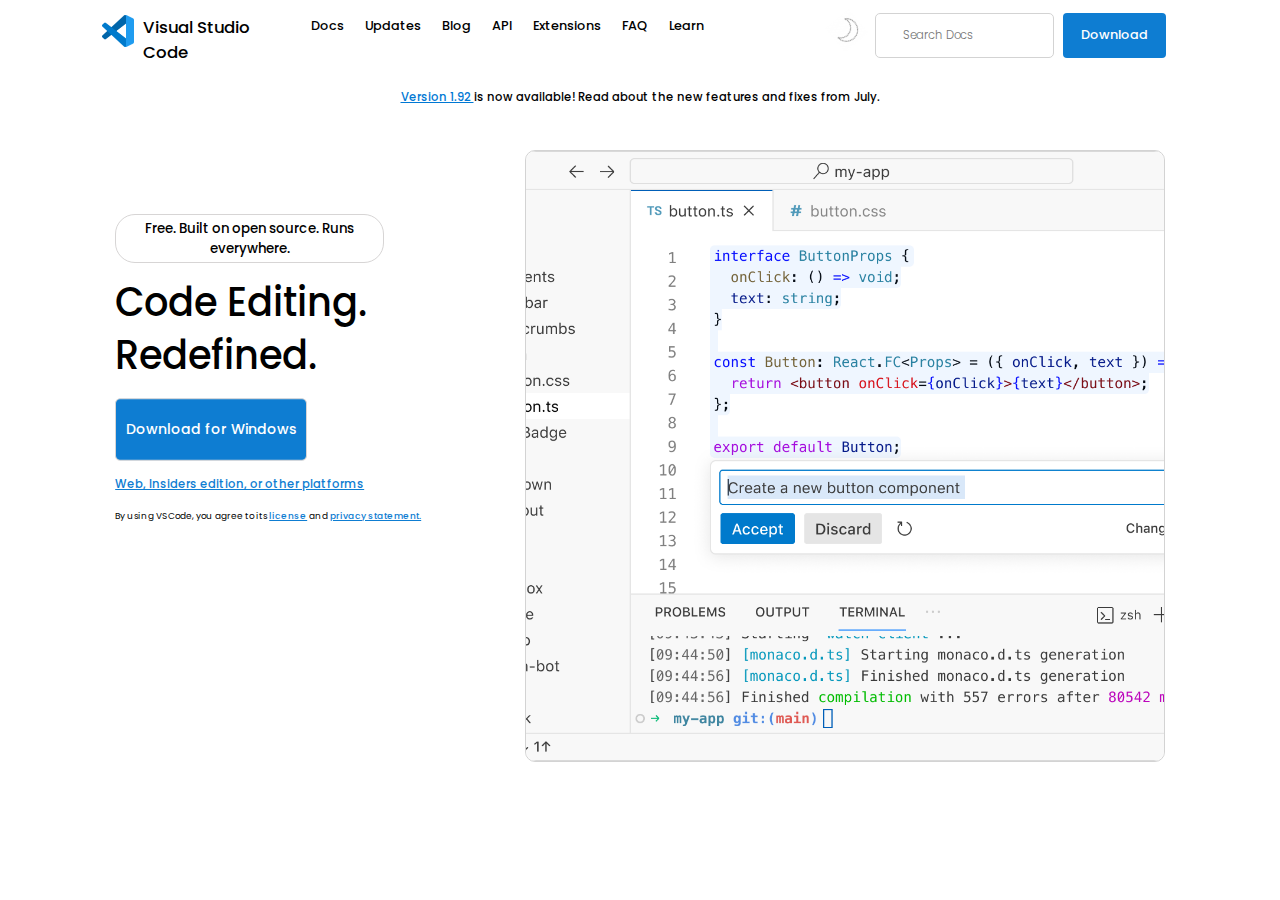
==== index.html @ 1e44b7b0 "visual studio" ====
<!DOCTYPE html>
<html lang="en">
<head>
    <meta charset="UTF-8">
    <meta name="viewport" content="width=device-width, initial-scale=1.0">
    <title>Visual Studio Clone </title>
    <link rel="preconnect" href="https://fonts.googleapis.com">
    <link rel="preconnect" href="https://fonts.gstatic.com" crossorigin>
    <link href="https://fonts.googleapis.com/css2?family=Poppins:ital,wght@0,100;0,200;0,300;0,400;0,500;0,600;0,700;0,800;0,900;1,100;1,200;1,300;1,400;1,500;1,600;1,700;1,800;1,900&family=Raleway:ital,wght@0,100..900;1,100..900&display=swap" rel="stylesheet">
    <link rel="stylesheet" href="https://cdnjs.cloudflare.com/ajax/libs/font-awesome/6.6.0/css/all.min.css" integrity="sha512-Kc323vGBEqzTmouAECnVceyQqyqdsSiqLQISBL29aUW4U/M7pSPA/gEUZQqv1cwx4OnYxTxve5UMg5GT6L4JJg==" crossorigin="anonymous" referrerpolicy="no-referrer" />
    <link rel="stylesheet" href="style.css">
</head>
<body>
    <!-- let's first create navbar of the website -->

    <nav>
        <div class="navBox1">
            <img src="/Visual Studio/assets/visual-studio-code-icon.webp" alt="">
            <p> Visual Studio Code </p>
            <a href=""> Docs </a>
            <a href=""> Updates </a>
            <a href=""> Blog </a>
            <a href=""> API </a>
            <a href=""> Extensions </a>
            <a href=""> FAQ </a>
            <a href=""> Learn </a>

        </div>

        <div class="navBox2">
            <!-- <i class="fa-regular fa-moon" style="color: #000000b5;"></i> -->
            <img src="/Visual Studio/assets/iconImage.webp" alt="">

            <div class="searchBox">
             <i class="fa-solid fa-magnifying-glass" style="color: #000000be;"></i>
             <input type="text" placeholder="Search Docs">
            </i>
            </div>

            <button>Download</button>

        </div>
    </nav>

    <!-- version line  -->
    <p id="version">
        <a href="">Version 1.92 </a> is now available! Read about the new features and fixes from July.
    </p>

    <main>
        <div class="mainBox1">
            <button> Free. Built on open source. Runs everywhere. </button>
            <h1> Code Editing. <br>
            Redefined.</h1>

            <button id = "downloadMain"> Download for Windows</button>
            <a href=""> Web, Insiders edition, or other platforms</a>
            <p> By using VS Code, you agree to its <a href="">license</a> and <a href="">privacy statement.</a></p>

        </div>

        <div class="mainBox2">
            <img src="/Visual Studio/assets/homeImage.png" alt="">

        </div>
    </main>
    
</body>
</html>
---- style.css ----
/* css boiler plate */

*{
    margin: 0;
    padding: 0;
    box-sizing: border-box;
}

html, body{
    height: 100%;
    width: 100%;
}

nav{
    height: 7vh;
    width: 100%;
    display: flex;
    /* border-bottom: 1px solid black; */
}

.navBox1{
    height: 100%;
    width: 55%;
    padding: 1.2% 0 0 8%;
    display: flex;
    font-family: 'Poppins';
    /* background-color: blanchedalmond; */
}

.navBox1 img{
    height: 3.5vh;
}

.navBox1 p{
    font-size: 1.3vw;
    margin-left: 1.5%;
    font-weight: 500;

}

.navBox1 a{
    font-size: 1vw;
    margin-left: 3.5%;
    text-decoration: none;
    padding-top: 0.3%;
    font-weight: 500;
    color: black;
}

.navBox2{
    height: 100%;
    width: 45%;
    display: flex;
    /* background-color: bisque; */
    padding: 1% 0 0 10%;
    
}

.navBox2 img{
    height: 3.3vh;
    rotate: 230deg;
    margin-top: 0.8%;
}

.navBox2 i{
    rotate: 198deg;
    font-size: 1.2vw;
    padding-top: 2%
}

.searchBox{
    height: 90%;
    width: 40%;
    margin-left: 3%;
    display: flex;
    /* background-color: orchid; */
    position: relative;
    border-radius: 5px;
    margin-top: 0;
}

.searchBox i{
    rotate: 90deg;
    position: absolute;
    top: 19%;
    font-size: 1vw;
    left: 6%;
}

.searchBox input{
    height: 100%;
    width: 100%;
    padding: 0 0 0 15%;
    font-size: 0.9vw;
    border: 0.1px solid lightgray;
    font-family: 'Poppins';
    font-weight: 300;
    border-radius: 5px;
    color: rgba(0, 0, 0, 0.847);
}


.navBox2 button{
    height: 90%;
    border: none;
    width: 8vw;
    color: white;
    margin-left: 2%;
    font-size: 1vw;
    font-weight: 500;
    background-color: rgb(14, 125, 210);
    font-family: 'Poppins';
    border-radius: 4px;
}

.navBox2 button:hover{
    background-color: rgb(4, 116, 201);
}



/* version para */
#version{
    font-family: 'Poppins';
    text-align: center;
    margin-top: 2%;
    font-weight: 500;
    font-size: 0.9vw;
}

#version a{
    color:  rgb(0,120,212);
}


/* homepage main part */
main{
    height: 80vh;
    width: 100%;
    display: flex;
    margin-top: 2.5%;
    /* background-color: lightblue; */
}

.mainBox1{
    height: 100%;
    width: 35%;
    /* background-color: rgb(26, 139, 66); */
    padding: 6% 0 0 9%;
}

.mainBox1  button{
    height: 5.4vh;
    font-family: 'Poppins';
    font-weight: 440;
    width: 21vw;
    border-radius: 20px;
    background-color: rgba(255, 255, 255, 0.961);
    border: 0.1px solid rgb(215, 213, 213);
}



.mainBox1 h1{
    font-family: 'Poppins';
    font-weight: 500;
    line-height: 3.8vw;
    margin-top: 5%;
    font-size: 3vw;
    transform: scaleY(1.08);

}

.mainBox1 #downloadMain{
    background-color: rgb(14, 125, 210);
    color: white;
    font-family: 'Poppins';
    font-size: 1.1vw;
    height: 6.6vh;
    width: 15vw;
    border-radius: 5px;
    margin-top: 7%;
    transform: scaleY(1.06);


}

.mainBox1 #downloadMain:hover{
    background-color: rgb(2, 104, 182);
}

.mainBox1 a{
    display: inline-block;
    margin-top: 5%;
    font-family: 'Poppins';
    font-size: 0.9vw;
    color: rgb(14, 125, 210);
    font-weight: 500;
}

.mainBox1 p{
    font-size: 0.7vw;
    font-family: 'Poppins';

}

.mainBox1 p a{
    font-size: 0.7vw;
}

.mainBox2{
    height: 85%;
    width: 50%;
    /* background-color: lightseagreen; */
    margin: 1% 0 0 6%;
    border-radius: 10px;
    border: 0.1px solid lightgrey;
}

.mainBox2 img{
    height: 100%;
    width: 100%;
    object-fit: cover;
    border-radius: 10px;

}
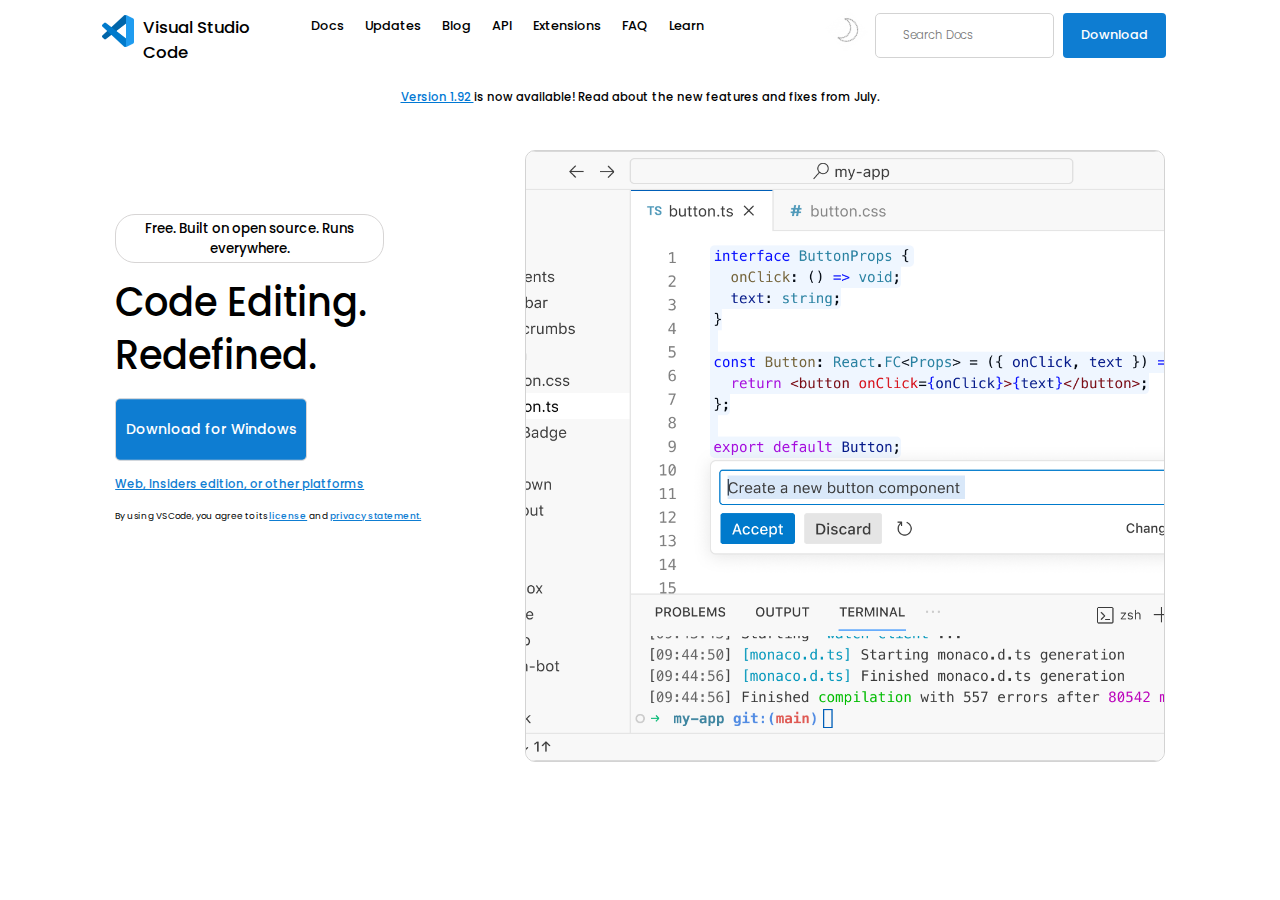
==== commit dc463314: "visual studio" ====
--- a/index.html
+++ b/index.html
@@ -15,7 +15,7 @@
 
     <nav>
         <div class="navBox1">
-            <img src="/Visual Studio/assets/visual-studio-code-icon.webp" alt="">
+            <img src="/assets/visual-studio-code-icon.webp" alt="">
             <p> Visual Studio Code </p>
             <a href=""> Docs </a>
             <a href=""> Updates </a>
@@ -29,7 +29,7 @@
 
         <div class="navBox2">
             <!-- <i class="fa-regular fa-moon" style="color: #000000b5;"></i> -->
-            <img src="/Visual Studio/assets/iconImage.webp" alt="">
+            <img src="/assets/iconImage.webp" alt="">
 
             <div class="searchBox">
              <i class="fa-solid fa-magnifying-glass" style="color: #000000be;"></i>
@@ -60,7 +60,7 @@
         </div>
 
         <div class="mainBox2">
-            <img src="/Visual Studio/assets/homeImage.png" alt="">
+            <img src="/assets/homeImage.png" alt="">
 
         </div>
     </main>
